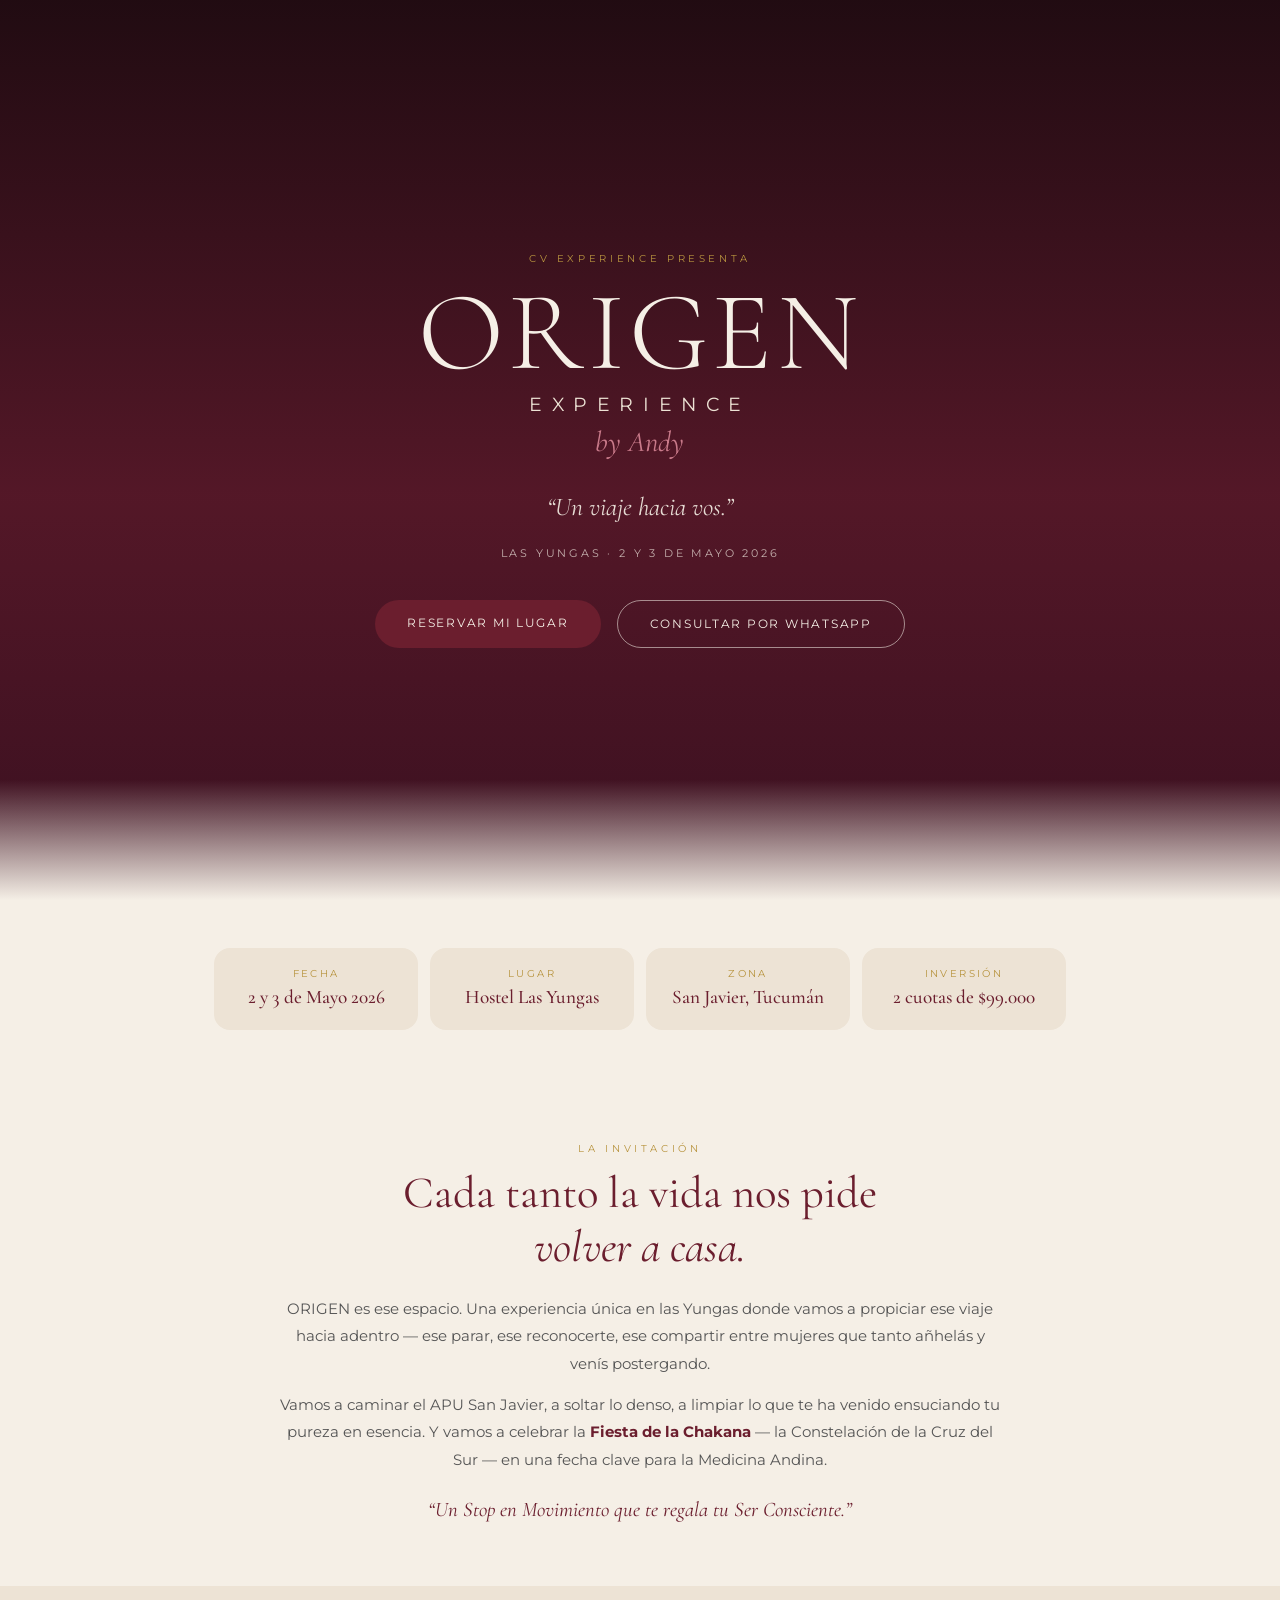
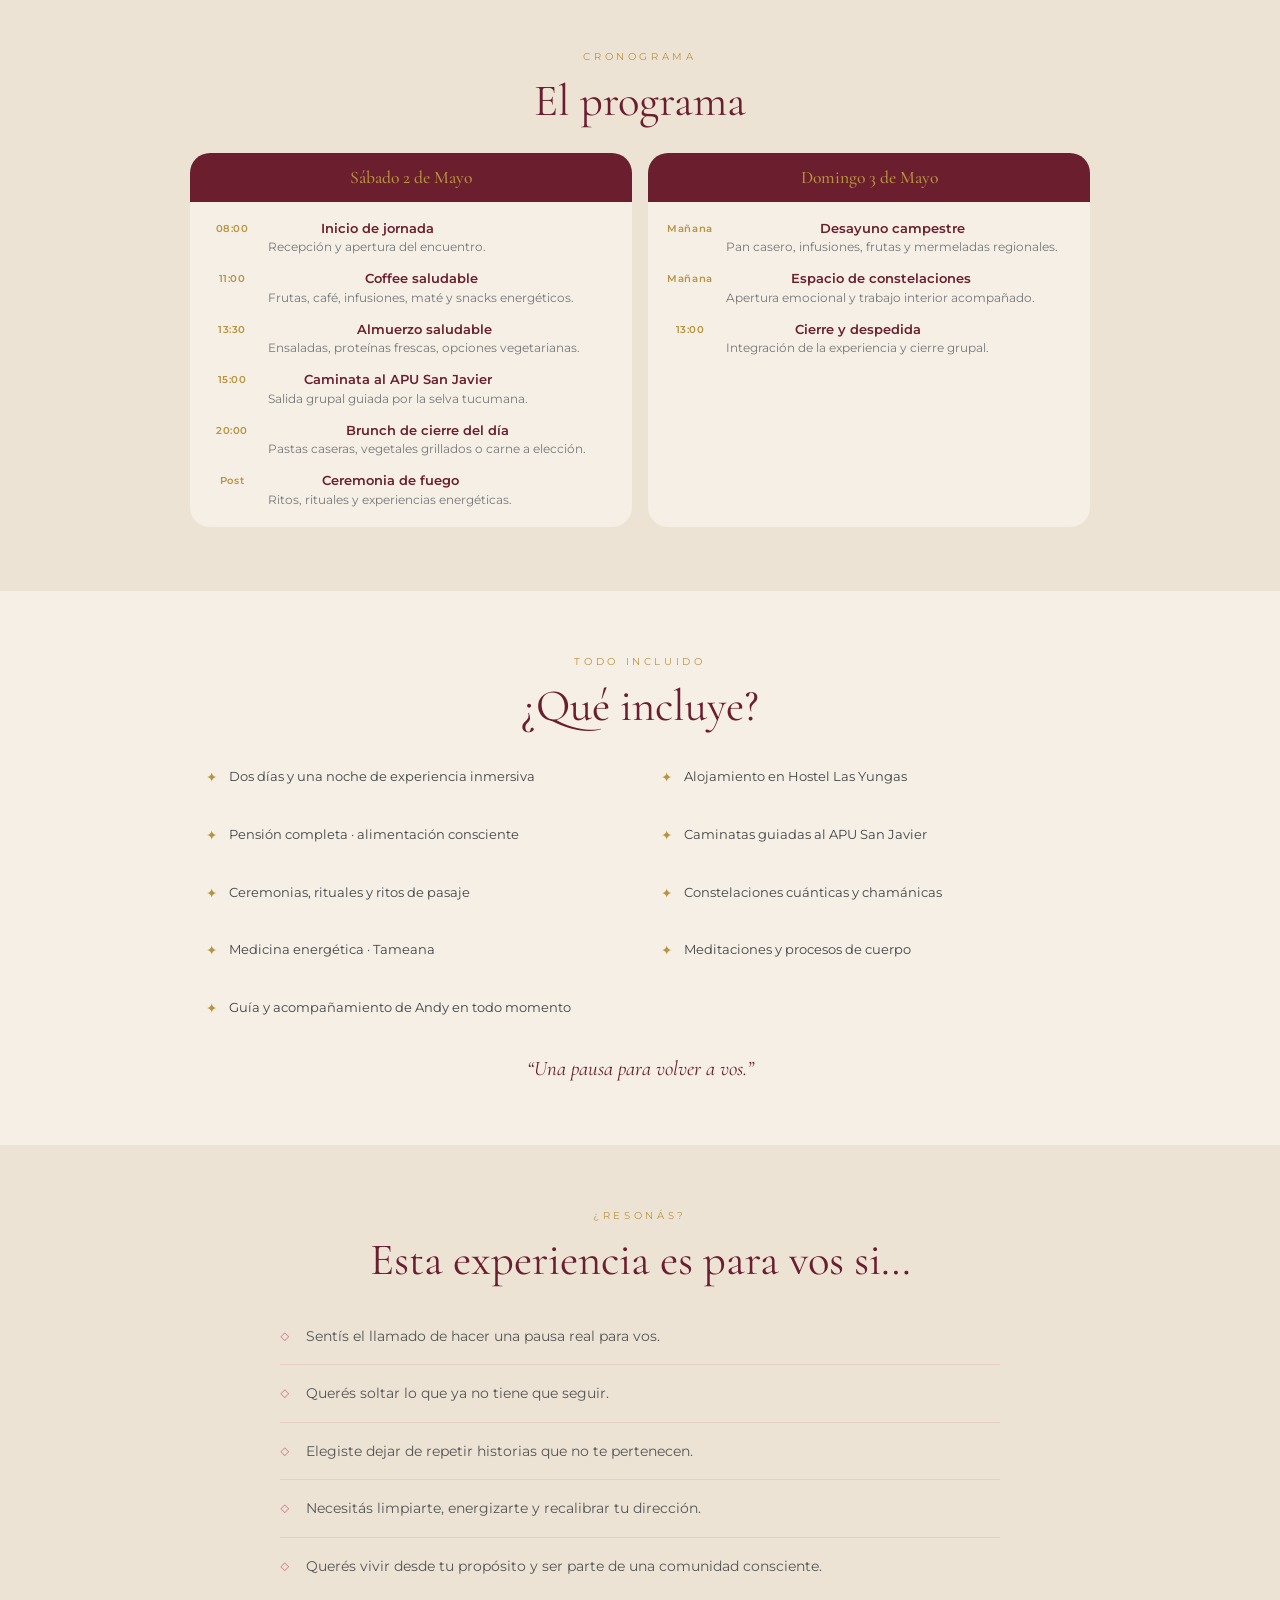
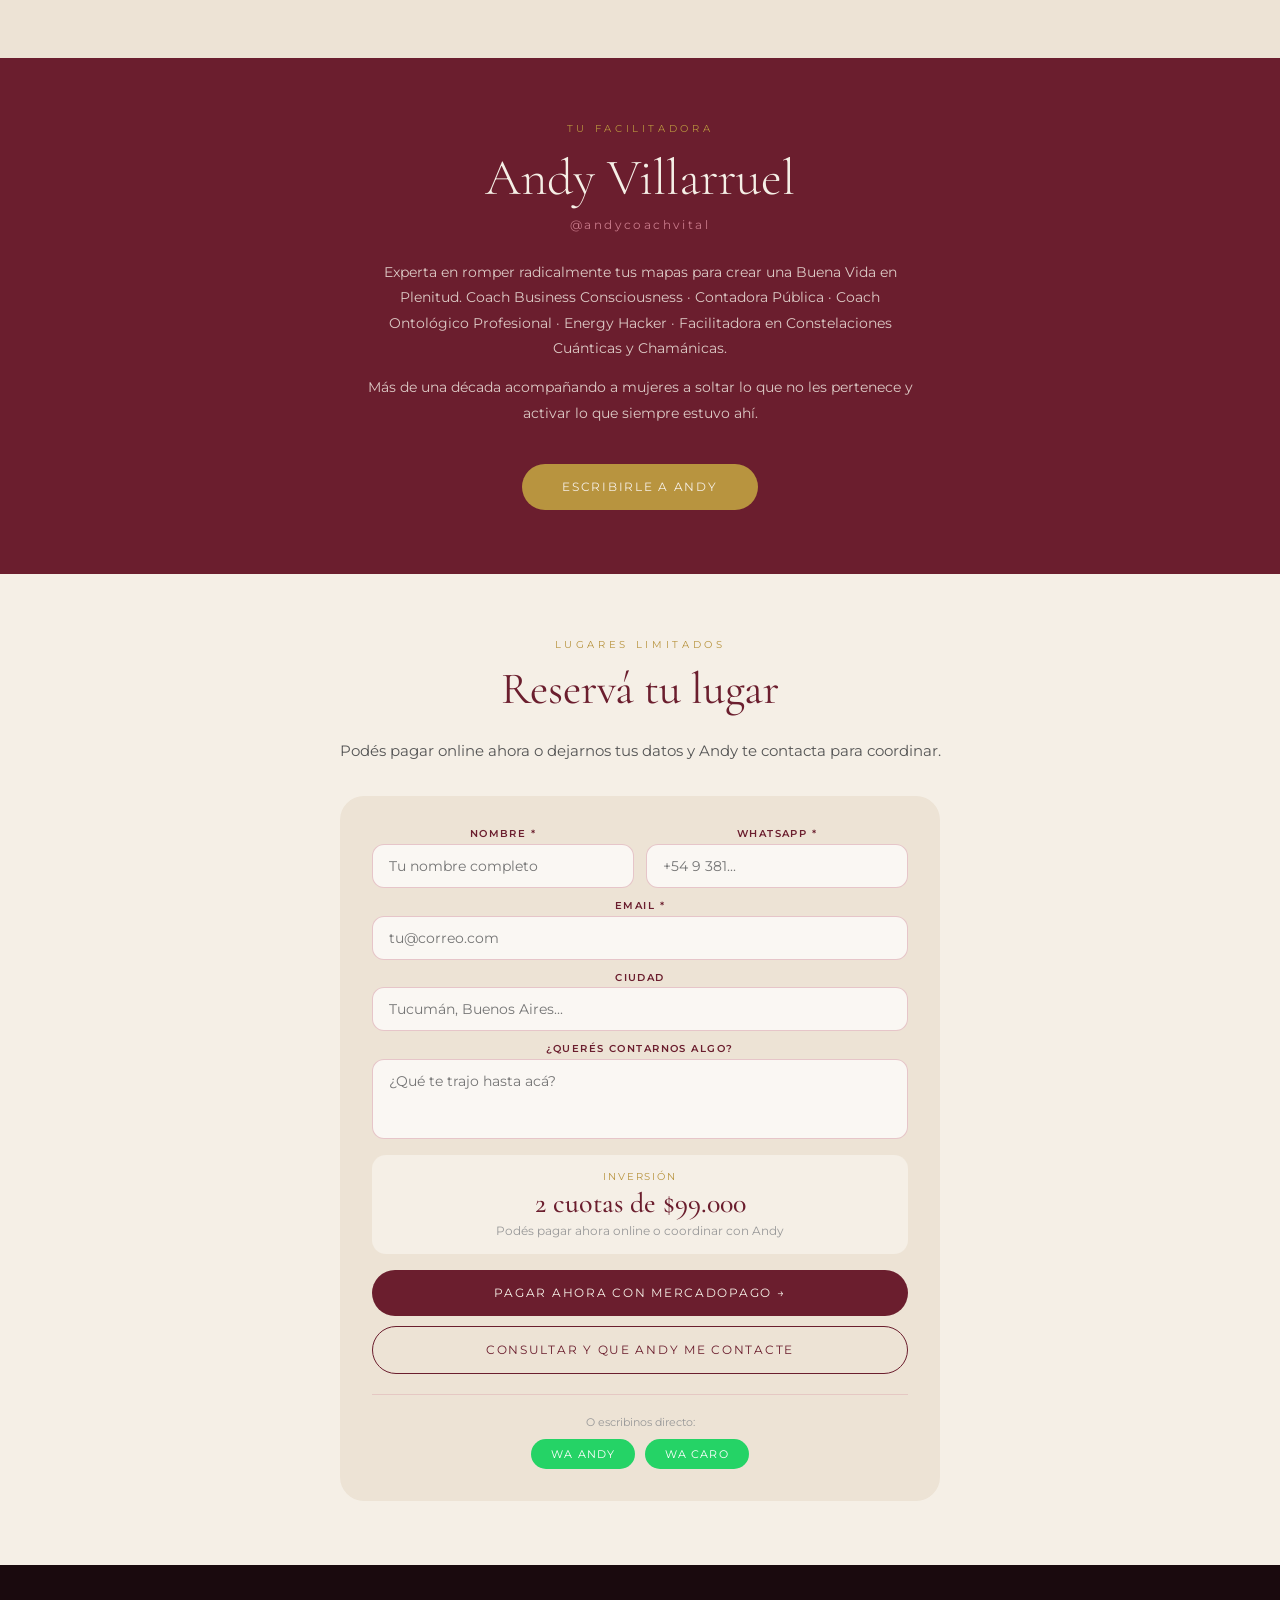
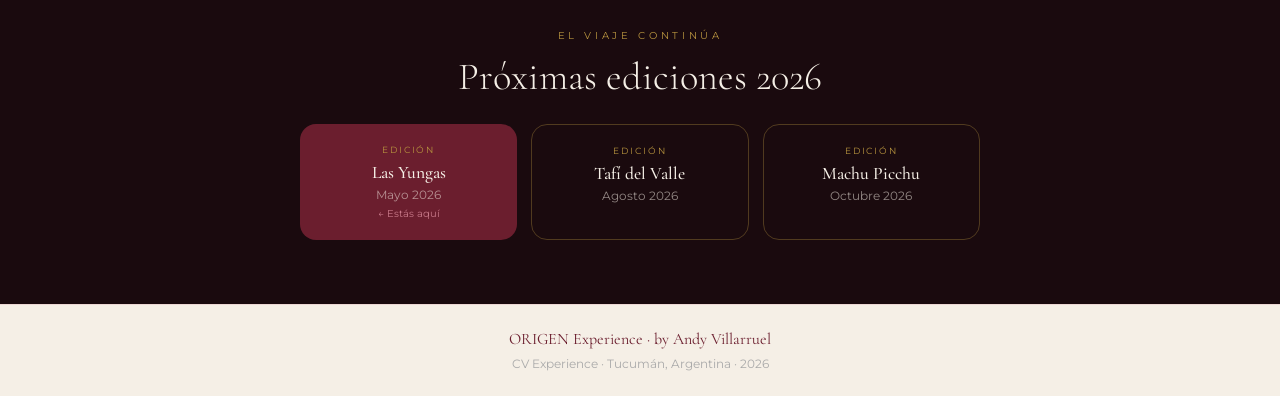
==== origen-yungas/index.html @ 1bc836aa "feat: landing ORIGEN Experience Las Yungas en /origen-yungas" ====
<!DOCTYPE html>
<html lang="es">
<head>
  <meta charset="UTF-8" />
  <meta name="viewport" content="width=device-width, initial-scale=1.0" />
  <title>ORIGEN Experience · Las Yungas · Mayo 2026</title>
  <meta name="description" content="Un viaje hacia vos. Dos días en Las Yungas para soltar, reconectarte y volver más liviana. Facilitado por Andy Villarruel." />
  <meta property="og:title" content="ORIGEN Experience · Las Yungas · 2 y 3 de Mayo 2026" />
  <meta property="og:description" content="Un viaje hacia vos. Hostel Las Yungas, San Javier, Tucumán." />
  <meta property="og:type" content="website" />
  <link rel="preconnect" href="https://fonts.googleapis.com" />
  <link rel="preconnect" href="https://fonts.gstatic.com" crossorigin />
  <link href="https://fonts.googleapis.com/css2?family=Cormorant+Garamond:ital,wght@0,300;0,400;0,500;0,600;1,300;1,400;1,500&family=Montserrat:wght@300;400;500;600&display=swap" rel="stylesheet" />
  <style>
    *, *::before, *::after { box-sizing: border-box; margin: 0; padding: 0; }
    :root {
      --bordo: #6B1E2E;
      --rosa: #C97A8A;
      --dorado: #B8943F;
      --crema: #F5EFE6;
      --crema-dark: #EDE3D5;
      --negro: #1A1A1A;
      --gris: #555;
    }
    html { scroll-behavior: smooth; }
    body { background: var(--crema); color: var(--negro); font-family: 'Montserrat', system-ui, sans-serif; }
    .display { font-family: 'Cormorant Garamond', Georgia, serif; }
    .eyebrow { color: var(--dorado); font-size: 0.65rem; letter-spacing: 0.35em; text-transform: uppercase; margin-bottom: 0.75rem; display: block; }

    /* HERO */
    .hero {
      min-height: 100svh;
      background: linear-gradient(180deg, rgba(26,10,14,0.78) 0%, rgba(107,30,46,0.52) 55%, rgba(245,239,230,0) 100%), url('hero.jpg') center/cover no-repeat;
      background-color: #3a1020;
      display: flex; flex-direction: column; align-items: center; justify-content: center;
      text-align: center; padding: 6rem 1.5rem; position: relative;
    }
    .hero-fade { position: absolute; bottom: 0; left: 0; right: 0; height: 120px; background: linear-gradient(to top, var(--crema), transparent); }
    .hero-inner { position: relative; z-index: 1; max-width: 680px; margin: 0 auto; }
    .hero h1 { font-family: 'Cormorant Garamond', Georgia, serif; color: var(--crema); font-size: clamp(4rem, 12vw, 7rem); font-weight: 300; line-height: 1; letter-spacing: 0.04em; margin-bottom: 0.2rem; }
    .hero-exp { color: #EDE3D5; font-size: clamp(0.9rem, 2.5vw, 1.2rem); letter-spacing: 0.5em; text-transform: uppercase; margin-bottom: 0.5rem; }
    .hero-by { font-family: 'Cormorant Garamond', Georgia, serif; color: var(--rosa); font-size: clamp(1.2rem, 3vw, 1.8rem); font-style: italic; margin-bottom: 2rem; }
    .hero-tagline { font-family: 'Cormorant Garamond', Georgia, serif; color: rgba(245,239,230,0.9); font-size: clamp(1.2rem, 3vw, 1.6rem); font-style: italic; margin-bottom: 1.5rem; }
    .hero-date { color: rgba(245,239,230,0.7); font-size: 0.7rem; letter-spacing: 0.25em; text-transform: uppercase; margin-bottom: 2.5rem; }
    .hero-btns { display: flex; gap: 1rem; justify-content: center; flex-wrap: wrap; }
    .btn-primary { padding: 1rem 2rem; background: var(--bordo); color: var(--crema); border-radius: 9999px; text-decoration: none; font-size: 0.72rem; letter-spacing: 0.15em; text-transform: uppercase; transition: opacity 0.2s; }
    .btn-primary:hover { opacity: 0.85; }
    .btn-ghost { padding: 1rem 2rem; border: 1px solid rgba(245,239,230,0.55); color: var(--crema); border-radius: 9999px; text-decoration: none; font-size: 0.72rem; letter-spacing: 0.15em; text-transform: uppercase; transition: opacity 0.2s; }
    .btn-ghost:hover { opacity: 0.75; }

    /* DATOS */
    .datos { display: grid; grid-template-columns: repeat(4, 1fr); gap: 0.75rem; padding: 3rem 1.5rem; max-width: 900px; margin: 0 auto; }
    .dato { background: var(--crema-dark); border-radius: 1rem; padding: 1.25rem; text-align: center; }
    .dato-label { color: var(--dorado); font-size: 0.6rem; letter-spacing: 0.25em; text-transform: uppercase; margin-bottom: 0.4rem; }
    .dato-val { font-family: 'Cormorant Garamond', Georgia, serif; color: var(--bordo); font-size: 1.2rem; font-weight: 500; line-height: 1.3; }

    /* SECTIONS */
    .sec { padding: 4rem 1.5rem; }
    .sec-center { text-align: center; }
    .sec-dark { background: var(--crema-dark); }
    .sec-bordo { background: var(--bordo); }
    .sec-negro { background: #1A0A0E; }
    .sec-inner { max-width: 720px; margin: 0 auto; }
    .sec-inner-wide { max-width: 900px; margin: 0 auto; }
    h2.display { font-size: clamp(2rem, 5vw, 2.8rem); font-weight: 400; line-height: 1.2; margin-bottom: 1.25rem; color: var(--bordo); }
    .prose { color: var(--gris); line-height: 1.8; margin-bottom: 0.875rem; font-size: 0.95rem; }
    .quote-text { font-family: 'Cormorant Garamond', Georgia, serif; color: var(--bordo); font-size: 1.3rem; font-style: italic; text-align: center; margin-top: 1.5rem; }

    /* PROGRAMA */
    .prog-grid { display: grid; grid-template-columns: 1fr 1fr; gap: 1rem; margin-top: 1.5rem; }
    .prog-card { background: var(--crema); border-radius: 1.25rem; overflow: hidden; }
    .prog-header { background: var(--bordo); padding: 0.875rem 1.25rem; }
    .prog-header p { font-family: 'Cormorant Garamond', Georgia, serif; color: var(--dorado); font-size: 1.1rem; font-weight: 500; }
    .prog-body { padding: 1.125rem; display: flex; flex-direction: column; gap: 0.875rem; }
    .prog-item { display: flex; gap: 0.75rem; }
    .prog-hora { color: var(--dorado); font-size: 0.65rem; font-weight: 600; min-width: 48px; padding-top: 2px; letter-spacing: 0.05em; }
    .prog-titulo { color: var(--bordo); font-weight: 600; font-size: 0.82rem; margin-bottom: 0.15rem; }
    .prog-desc { color: #777; font-size: 0.78rem; line-height: 1.45; }

    /* INCLUYE */
    .incluye-grid { display: grid; grid-template-columns: repeat(2, 1fr); gap: 0.625rem; margin-top: 1.25rem; }
    .incluye-item { display: flex; align-items: flex-start; gap: 0.75rem; background: var(--crema); border-radius: 0.875rem; padding: 0.875rem 1rem; }
    .star { color: var(--dorado); font-size: 0.85rem; flex-shrink: 0; margin-top: 2px; }
    .incluye-text { color: #444; font-size: 0.82rem; line-height: 1.5; }

    /* PARA VOS */
    .para-list { display: flex; flex-direction: column; }
    .para-item { display: flex; align-items: flex-start; gap: 1rem; padding: 1rem 0; border-bottom: 1px solid rgba(201,122,138,0.2); }
    .para-item:last-child { border-bottom: none; }
    .diamond { color: var(--rosa); font-size: 1rem; flex-shrink: 0; margin-top: 2px; }
    .para-text { color: var(--gris); font-size: 0.9rem; line-height: 1.7; }

    /* ANDY */
    .andy-h2 { font-family: 'Cormorant Garamond', Georgia, serif; color: var(--crema); font-size: clamp(2rem, 6vw, 3.2rem); font-weight: 300; margin-bottom: 0.5rem; }
    .andy-handle { color: var(--rosa); font-size: 0.75rem; letter-spacing: 0.2em; margin-bottom: 1.75rem; }
    .andy-bio { color: rgba(245,239,230,0.82); line-height: 1.8; max-width: 560px; margin: 0 auto 0.875rem; font-size: 0.88rem; }
    .btn-gold { display: inline-block; margin-top: 1.5rem; padding: 1rem 2.5rem; background: var(--dorado); color: var(--crema); border-radius: 9999px; font-size: 0.72rem; letter-spacing: 0.15em; text-transform: uppercase; text-decoration: none; transition: opacity 0.2s; }
    .btn-gold:hover { opacity: 0.85; }

    /* FORMULARIO */
    .form-box { background: var(--crema-dark); border-radius: 1.5rem; padding: 2rem; max-width: 600px; margin: 0 auto; }
    .form-row { display: grid; grid-template-columns: 1fr 1fr; gap: 0.75rem; margin-bottom: 0.75rem; }
    .form-group { margin-bottom: 0.75rem; }
    .flabel { display: block; font-size: 0.6rem; color: var(--bordo); letter-spacing: 0.15em; text-transform: uppercase; font-weight: 600; margin-bottom: 0.3rem; }
    .finput, .ftextarea {
      width: 100%; border: 1px solid rgba(201,122,138,0.4); border-radius: 0.75rem;
      padding: 0.75rem 1rem; font-size: 0.875rem; background: rgba(255,255,255,0.7);
      color: var(--negro); font-family: 'Montserrat', system-ui, sans-serif; outline: none;
      transition: border-color 0.2s;
    }
    .finput:focus, .ftextarea:focus { border-color: var(--bordo); }
    .ftextarea { resize: none; height: 80px; }
    .precio-box { background: var(--crema); border-radius: 0.875rem; padding: 1rem; text-align: center; margin-bottom: 1rem; }
    .precio-label { color: var(--dorado); font-size: 0.6rem; letter-spacing: 0.2em; text-transform: uppercase; margin-bottom: 0.25rem; }
    .precio-val { font-family: 'Cormorant Garamond', Georgia, serif; color: var(--bordo); font-size: 1.75rem; font-weight: 500; }
    .precio-sub { color: #999; font-size: 0.72rem; margin-top: 0.25rem; }
    .btn-mp { width: 100%; padding: 1rem; background: var(--bordo); color: var(--crema); border: none; border-radius: 9999px; font-size: 0.72rem; letter-spacing: 0.15em; text-transform: uppercase; font-family: 'Montserrat', system-ui, sans-serif; cursor: pointer; margin-bottom: 0.625rem; transition: opacity 0.2s; }
    .btn-mp:hover { opacity: 0.85; }
    .btn-mp:disabled { opacity: 0.6; cursor: not-allowed; }
    .btn-consulta { width: 100%; padding: 1rem; background: transparent; color: var(--bordo); border: 1px solid var(--bordo); border-radius: 9999px; font-size: 0.72rem; letter-spacing: 0.15em; text-transform: uppercase; font-family: 'Montserrat', system-ui, sans-serif; cursor: pointer; transition: all 0.2s; }
    .btn-consulta:hover { background: var(--bordo); color: var(--crema); }
    .btn-consulta:disabled { opacity: 0.6; cursor: not-allowed; }
    .divider { margin-top: 1.25rem; padding-top: 1.25rem; border-top: 1px solid rgba(201,122,138,0.25); text-align: center; }
    .divider-label { font-size: 0.7rem; color: #999; margin-bottom: 0.625rem; }
    .wa-btns { display: flex; gap: 0.625rem; justify-content: center; }
    .btn-wa { padding: 0.5rem 1.25rem; background: #25D366; color: #fff; border-radius: 9999px; font-size: 0.68rem; letter-spacing: 0.1em; text-transform: uppercase; text-decoration: none; transition: opacity 0.2s; }
    .btn-wa:hover { opacity: 0.85; }
    .form-msg { display: none; text-align: center; padding: 2rem; }
    .form-msg.show { display: block; }
    .form-msg-icon { font-size: 2.5rem; margin-bottom: 1rem; }
    .form-msg h3 { font-family: 'Cormorant Garamond', Georgia, serif; color: var(--bordo); font-size: 1.8rem; margin-bottom: 0.75rem; font-weight: 400; }
    .form-msg p { color: var(--gris); font-size: 0.875rem; line-height: 1.7; }
    .error-msg { color: #c0392b; font-size: 0.8rem; margin-bottom: 0.75rem; display: none; }
    .error-msg.show { display: block; }

    /* PRÓXIMAS */
    .prox-grid { display: grid; grid-template-columns: repeat(3, 1fr); gap: 0.875rem; max-width: 680px; margin: 1.5rem auto 0; }
    .prox-card { border-radius: 1rem; padding: 1.25rem 1rem; text-align: center; }
    .prox-card.active { background: var(--bordo); }
    .prox-card.next { border: 1px solid rgba(184,148,63,0.35); }
    .prox-label { color: var(--dorado); font-size: 0.58rem; letter-spacing: 0.2em; text-transform: uppercase; margin-bottom: 0.4rem; }
    .prox-lugar { font-family: 'Cormorant Garamond', Georgia, serif; color: var(--crema); font-size: 1.1rem; font-weight: 500; margin-bottom: 0.25rem; }
    .prox-mes { color: rgba(245,239,230,0.55); font-size: 0.75rem; }
    .prox-aqui { color: var(--rosa); font-size: 0.65rem; margin-top: 0.35rem; }

    /* FOOTER */
    .footer { background: var(--crema); border-top: 1px solid rgba(201,122,138,0.2); padding: 1.5rem; text-align: center; }
    .footer p { font-family: 'Cormorant Garamond', Georgia, serif; color: var(--bordo); font-size: 1rem; margin-bottom: 0.25rem; }
    .footer small { color: #aaa; font-size: 0.72rem; }

    /* RESPONSIVE */
    @media (max-width: 640px) {
      .datos { grid-template-columns: repeat(2, 1fr); }
      .prog-grid { grid-template-columns: 1fr; }
      .incluye-grid { grid-template-columns: 1fr; }
      .prox-grid { grid-template-columns: 1fr; }
      .form-row { grid-template-columns: 1fr; }
    }
  </style>
</head>
<body>

  <!-- HERO -->
  <section class="hero">
    <div class="hero-fade"></div>
    <div class="hero-inner">
      <span class="eyebrow">CV Experience presenta</span>
      <h1>ORIGEN</h1>
      <p class="hero-exp">EXPERIENCE</p>
      <p class="hero-by">by Andy</p>
      <p class="hero-tagline">&ldquo;Un viaje hacia vos.&rdquo;</p>
      <p class="hero-date">Las Yungas &middot; 2 y 3 de Mayo 2026</p>
      <div class="hero-btns">
        <a href="#reservar" class="btn-primary">Reservar mi lugar</a>
        <a href="https://wa.me/5493816040414?text=Hola%20Andy%2C%20vi%20la%20p%C3%A1gina%20de%20ORIGEN%20Experience%20y%20quiero%20saber%20m%C3%A1s%20%F0%9F%8C%BF" target="_blank" class="btn-ghost">Consultar por WhatsApp</a>
      </div>
    </div>
  </section>

  <!-- DATOS -->
  <div class="datos">
    <div class="dato"><p class="dato-label">Fecha</p><p class="dato-val">2 y 3 de Mayo 2026</p></div>
    <div class="dato"><p class="dato-label">Lugar</p><p class="dato-val">Hostel Las Yungas</p></div>
    <div class="dato"><p class="dato-label">Zona</p><p class="dato-val">San Javier, Tucumán</p></div>
    <div class="dato"><p class="dato-label">Inversión</p><p class="dato-val">2 cuotas de $99.000</p></div>
  </div>

  <!-- INVITACIÓN -->
  <section class="sec sec-center">
    <div class="sec-inner">
      <span class="eyebrow">La invitación</span>
      <h2 class="display">Cada tanto la vida nos pide<br><em>volver a casa.</em></h2>
      <p class="prose">ORIGEN es ese espacio. Una experiencia única en las Yungas donde vamos a propiciar ese viaje hacia adentro &mdash; ese parar, ese reconocerte, ese compartir entre mujeres que tanto añhelás y venís postergando.</p>
      <p class="prose">Vamos a caminar el APU San Javier, a soltar lo denso, a limpiar lo que te ha venido ensuciando tu pureza en esencia. Y vamos a celebrar la <strong style="color:var(--bordo)">Fiesta de la Chakana</strong> &mdash; la Constelación de la Cruz del Sur &mdash; en una fecha clave para la Medicina Andina.</p>
      <p class="quote-text">&ldquo;Un Stop en Movimiento que te regala tu Ser Consciente.&rdquo;</p>
    </div>
  </section>

  <!-- PROGRAMA -->
  <section class="sec sec-dark sec-center">
    <div class="sec-inner-wide">
      <span class="eyebrow">Cronograma</span>
      <h2 class="display">El programa</h2>
      <div class="prog-grid">
        <div class="prog-card">
          <div class="prog-header"><p>Sábado 2 de Mayo</p></div>
          <div class="prog-body">
            <div class="prog-item"><span class="prog-hora">08:00</span><div><p class="prog-titulo">Inicio de jornada</p><p class="prog-desc">Recepción y apertura del encuentro.</p></div></div>
            <div class="prog-item"><span class="prog-hora">11:00</span><div><p class="prog-titulo">Coffee saludable</p><p class="prog-desc">Frutas, café, infusiones, maté y snacks energéticos.</p></div></div>
            <div class="prog-item"><span class="prog-hora">13:30</span><div><p class="prog-titulo">Almuerzo saludable</p><p class="prog-desc">Ensaladas, proteínas frescas, opciones vegetarianas.</p></div></div>
            <div class="prog-item"><span class="prog-hora">15:00</span><div><p class="prog-titulo">Caminata al APU San Javier</p><p class="prog-desc">Salida grupal guiada por la selva tucumana.</p></div></div>
            <div class="prog-item"><span class="prog-hora">20:00</span><div><p class="prog-titulo">Brunch de cierre del día</p><p class="prog-desc">Pastas caseras, vegetales grillados o carne a elección.</p></div></div>
            <div class="prog-item"><span class="prog-hora">Post</span><div><p class="prog-titulo">Ceremonia de fuego</p><p class="prog-desc">Ritos, rituales y experiencias energéticas.</p></div></div>
          </div>
        </div>
        <div class="prog-card">
          <div class="prog-header"><p>Domingo 3 de Mayo</p></div>
          <div class="prog-body">
            <div class="prog-item"><span class="prog-hora">Mañana</span><div><p class="prog-titulo">Desayuno campestre</p><p class="prog-desc">Pan casero, infusiones, frutas y mermeladas regionales.</p></div></div>
            <div class="prog-item"><span class="prog-hora">Mañana</span><div><p class="prog-titulo">Espacio de constelaciones</p><p class="prog-desc">Apertura emocional y trabajo interior acompañado.</p></div></div>
            <div class="prog-item"><span class="prog-hora">13:00</span><div><p class="prog-titulo">Cierre y despedida</p><p class="prog-desc">Integración de la experiencia y cierre grupal.</p></div></div>
          </div>
        </div>
      </div>
    </div>
  </section>

  <!-- INCLUYE -->
  <section class="sec sec-center">
    <div class="sec-inner-wide">
      <span class="eyebrow">Todo incluido</span>
      <h2 class="display">¿Qué incluye?</h2>
      <div class="incluye-grid">
        <div class="incluye-item"><span class="star">✦</span><span class="incluye-text">Dos días y una noche de experiencia inmersiva</span></div>
        <div class="incluye-item"><span class="star">✦</span><span class="incluye-text">Alojamiento en Hostel Las Yungas</span></div>
        <div class="incluye-item"><span class="star">✦</span><span class="incluye-text">Pensión completa &middot; alimentación consciente</span></div>
        <div class="incluye-item"><span class="star">✦</span><span class="incluye-text">Caminatas guiadas al APU San Javier</span></div>
        <div class="incluye-item"><span class="star">✦</span><span class="incluye-text">Ceremonias, rituales y ritos de pasaje</span></div>
        <div class="incluye-item"><span class="star">✦</span><span class="incluye-text">Constelaciones cuánticas y chamánicas</span></div>
        <div class="incluye-item"><span class="star">✦</span><span class="incluye-text">Medicina energética &middot; Tameana</span></div>
        <div class="incluye-item"><span class="star">✦</span><span class="incluye-text">Meditaciones y procesos de cuerpo</span></div>
        <div class="incluye-item"><span class="star">✦</span><span class="incluye-text">Guía y acompañamiento de Andy en todo momento</span></div>
      </div>
      <p class="quote-text">&ldquo;Una pausa para volver a vos.&rdquo;</p>
    </div>
  </section>

  <!-- PARA VOS -->
  <section class="sec sec-dark sec-center">
    <div class="sec-inner">
      <span class="eyebrow">¿Resonás?</span>
      <h2 class="display">Esta experiencia es para vos si&hellip;</h2>
      <div class="para-list">
        <div class="para-item"><span class="diamond">◇</span><p class="para-text">Sentís el llamado de hacer una pausa real para vos.</p></div>
        <div class="para-item"><span class="diamond">◇</span><p class="para-text">Querés soltar lo que ya no tiene que seguir.</p></div>
        <div class="para-item"><span class="diamond">◇</span><p class="para-text">Elegiste dejar de repetir historias que no te pertenecen.</p></div>
        <div class="para-item"><span class="diamond">◇</span><p class="para-text">Necesitás limpiarte, energizarte y recalibrar tu dirección.</p></div>
        <div class="para-item"><span class="diamond">◇</span><p class="para-text">Querés vivir desde tu propósito y ser parte de una comunidad consciente.</p></div>
      </div>
    </div>
  </section>

  <!-- ANDY -->
  <section class="sec sec-bordo sec-center">
    <span class="eyebrow">Tu facilitadora</span>
    <h2 class="andy-h2">Andy Villarruel</h2>
    <p class="andy-handle">@andycoachvital</p>
    <p class="andy-bio">Experta en romper radicalmente tus mapas para crear una Buena Vida en Plenitud. Coach Business Consciousness &middot; Contadora Pública &middot; Coach Ontológico Profesional &middot; Energy Hacker &middot; Facilitadora en Constelaciones Cuánticas y Chamánicas.</p>
    <p class="andy-bio">Más de una década acompañando a mujeres a soltar lo que no les pertenece y activar lo que siempre estuvo ahí.</p>
    <a href="https://wa.me/5493816040414" target="_blank" class="btn-gold">Escribirle a Andy</a>
  </section>

  <!-- FORMULARIO -->
  <section class="sec sec-center" id="reservar">
    <div class="sec-inner">
      <span class="eyebrow">Lugares limitados</span>
      <h2 class="display">Reservá tu lugar</h2>
      <p class="prose" style="margin-bottom:2rem">Podés pagar online ahora o dejarnos tus datos y Andy te contacta para coordinar.</p>
    </div>
    <div class="form-box">

      <!-- Éxito -->
      <div class="form-msg" id="form-success">
        <div class="form-msg-icon">🌿</div>
        <h3>¡Recibimos tu consulta!</h3>
        <p>Andy se va a comunicar con vos en las próximas horas para confirmar los detalles del retiro.</p>
      </div>

      <!-- Formulario -->
      <form id="form-inscripcion">
        <div class="form-row">
          <div>
            <label class="flabel" for="nombre">Nombre *</label>
            <input class="finput" id="nombre" name="nombre" type="text" placeholder="Tu nombre completo" required />
          </div>
          <div>
            <label class="flabel" for="telefono">WhatsApp *</label>
            <input class="finput" id="telefono" name="telefono" type="tel" placeholder="+54 9 381..." required />
          </div>
        </div>
        <div class="form-group">
          <label class="flabel" for="email">Email *</label>
          <input class="finput" id="email" name="email" type="email" placeholder="tu@correo.com" required />
        </div>
        <div class="form-group">
          <label class="flabel" for="ciudad">Ciudad</label>
          <input class="finput" id="ciudad" name="ciudad" type="text" placeholder="Tucumán, Buenos Aires..." />
        </div>
        <div class="form-group">
          <label class="flabel" for="mensaje">¿Querés contarnos algo?</label>
          <textarea class="ftextarea" id="mensaje" name="mensaje" placeholder="¿Qué te trajo hasta acá?"></textarea>
        </div>

        <div class="precio-box">
          <p class="precio-label">Inversión</p>
          <p class="precio-val">2 cuotas de $99.000</p>
          <p class="precio-sub">Podés pagar ahora online o coordinar con Andy</p>
        </div>

        <p class="error-msg" id="error-msg"></p>

        <button type="button" class="btn-mp" id="btn-pagar">Pagar ahora con MercadoPago →</button>
        <button type="submit" class="btn-consulta" id="btn-consulta">Consultar y que Andy me contacte</button>

        <div class="divider">
          <p class="divider-label">O escribinos directo:</p>
          <div class="wa-btns">
            <a href="https://wa.me/5493816040414?text=Hola%20Andy%2C%20vi%20la%20p%C3%A1gina%20de%20ORIGEN%20Experience%20y%20quiero%20reservar%20mi%20lugar%20%F0%9F%8C%BF" target="_blank" class="btn-wa">WA Andy</a>
            <a href="https://wa.me/5493813578156?text=Hola%20Caro%2C%20vi%20la%20p%C3%A1gina%20de%20ORIGEN%20Experience%20y%20quiero%20saber%20m%C3%A1s" target="_blank" class="btn-wa">WA Caro</a>
          </div>
        </div>
      </form>
    </div>
  </section>

  <!-- PRÓXIMAS EDICIONES -->
  <section class="sec sec-negro sec-center">
    <span class="eyebrow">El viaje continúa</span>
    <h2 style="font-family:'Cormorant Garamond',Georgia,serif;color:var(--crema);font-size:clamp(1.8rem,4vw,2.4rem);font-weight:300;margin-bottom:0">Próximas ediciones 2026</h2>
    <div class="prox-grid">
      <div class="prox-card active">
        <p class="prox-label">Edición</p>
        <p class="prox-lugar">Las Yungas</p>
        <p class="prox-mes">Mayo 2026</p>
        <p class="prox-aqui">← Estás aquí</p>
      </div>
      <div class="prox-card next">
        <p class="prox-label">Edición</p>
        <p class="prox-lugar">Tafí del Valle</p>
        <p class="prox-mes">Agosto 2026</p>
      </div>
      <div class="prox-card next">
        <p class="prox-label">Edición</p>
        <p class="prox-lugar">Machu Picchu</p>
        <p class="prox-mes">Octubre 2026</p>
      </div>
    </div>
  </section>

  <!-- FOOTER -->
  <footer class="footer">
    <p>ORIGEN Experience &middot; by Andy Villarruel</p>
    <small>CV Experience &middot; Tucumán, Argentina &middot; 2026</small>
  </footer>

  <script>
    const SUPABASE_URL = 'https://qqrknviqfufnbzozyweh.supabase.co';
    const SUPABASE_KEY = 'sb_publishable_1cV2q4AnewYhiyIP4BEubA_bbJeVg2u';
    const WA_ANDY = 'https://wa.me/5493816040414?text=Hola%20Andy%2C%20me%20inscrib%C3%AD%20en%20ORIGEN%20Experience%20Las%20Yungas%20%F0%9F%8C%BF';

    function getFormData() {
      return {
        nombre: document.getElementById('nombre').value.trim(),
        email: document.getElementById('email').value.trim(),
        telefono: document.getElementById('telefono').value.trim(),
        ciudad: document.getElementById('ciudad').value.trim(),
        mensaje: document.getElementById('mensaje').value.trim(),
      };
    }

    function showError(msg) {
      const el = document.getElementById('error-msg');
      el.textContent = msg;
      el.classList.add('show');
    }

    function clearError() {
      document.getElementById('error-msg').classList.remove('show');
    }

    function setLoading(loading) {
      document.getElementById('btn-pagar').disabled = loading;
      document.getElementById('btn-consulta').disabled = loading;
    }

    async function guardarInscripcion(data) {
      const res = await fetch(`${SUPABASE_URL}/rest/v1/origen_inscripciones`, {
        method: 'POST',
        headers: {
          'Content-Type': 'application/json',
          'apikey': SUPABASE_KEY,
          'Authorization': `Bearer ${SUPABASE_KEY}`,
          'Prefer': 'return=minimal',
        },
        body: JSON.stringify({
          ...data,
          evento: 'ORIGEN · Las Yungas · Mayo 2026',
          estado: 'nueva',
        }),
      });
      if (!res.ok) throw new Error('Error al guardar');
    }

    // Consulta — solo guarda y muestra mensaje
    document.getElementById('form-inscripcion').addEventListener('submit', async function(e) {
      e.preventDefault();
      clearError();
      const data = getFormData();
      if (!data.nombre || !data.email || !data.telefono) {
        showError('Por favor completá nombre, email y teléfono.');
        return;
      }
      setLoading(true);
      try {
        await guardarInscripcion(data);
        document.getElementById('form-inscripcion').style.display = 'none';
        document.getElementById('form-success').classList.add('show');
      } catch {
        showError('No se pudo enviar. Escribinos por WhatsApp.');
      } finally {
        setLoading(false);
      }
    });

    // Pago — guarda y redirige a WA por ahora (MP se integra con backend)
    document.getElementById('btn-pagar').addEventListener('click', async function() {
      clearError();
      const data = getFormData();
      if (!data.nombre || !data.email || !data.telefono) {
        showError('Por favor completá nombre, email y teléfono antes de pagar.');
        return;
      }
      setLoading(true);
      try {
        await guardarInscripcion({ ...data, estado: 'pendiente_pago' });
        // Redirigir a WA para coordinar pago hasta que MP esté configurado
        window.open(WA_ANDY, '_blank');
        document.getElementById('form-inscripcion').style.display = 'none';
        document.getElementById('form-success').classList.add('show');
      } catch {
        showError('No se pudo procesar. Escribinos por WhatsApp.');
      } finally {
        setLoading(false);
      }
    });
  </script>

</body>
</html>
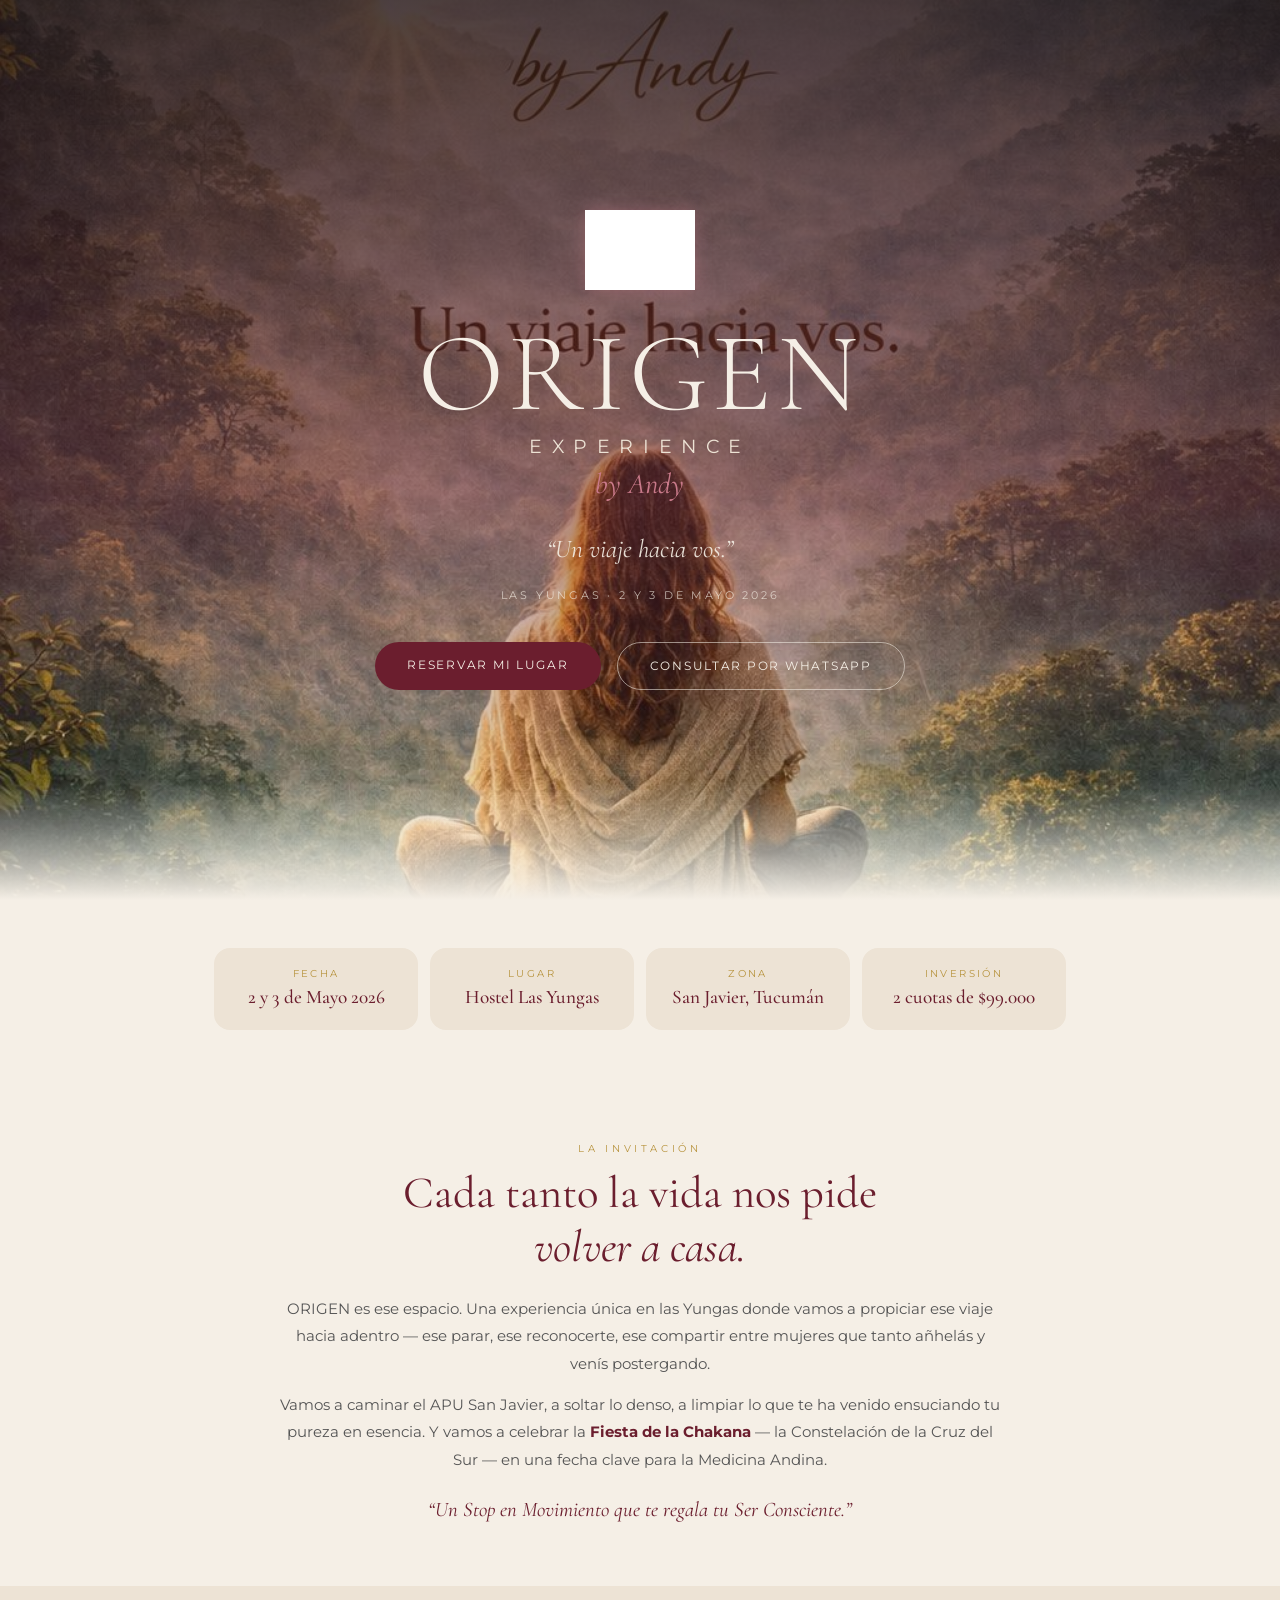
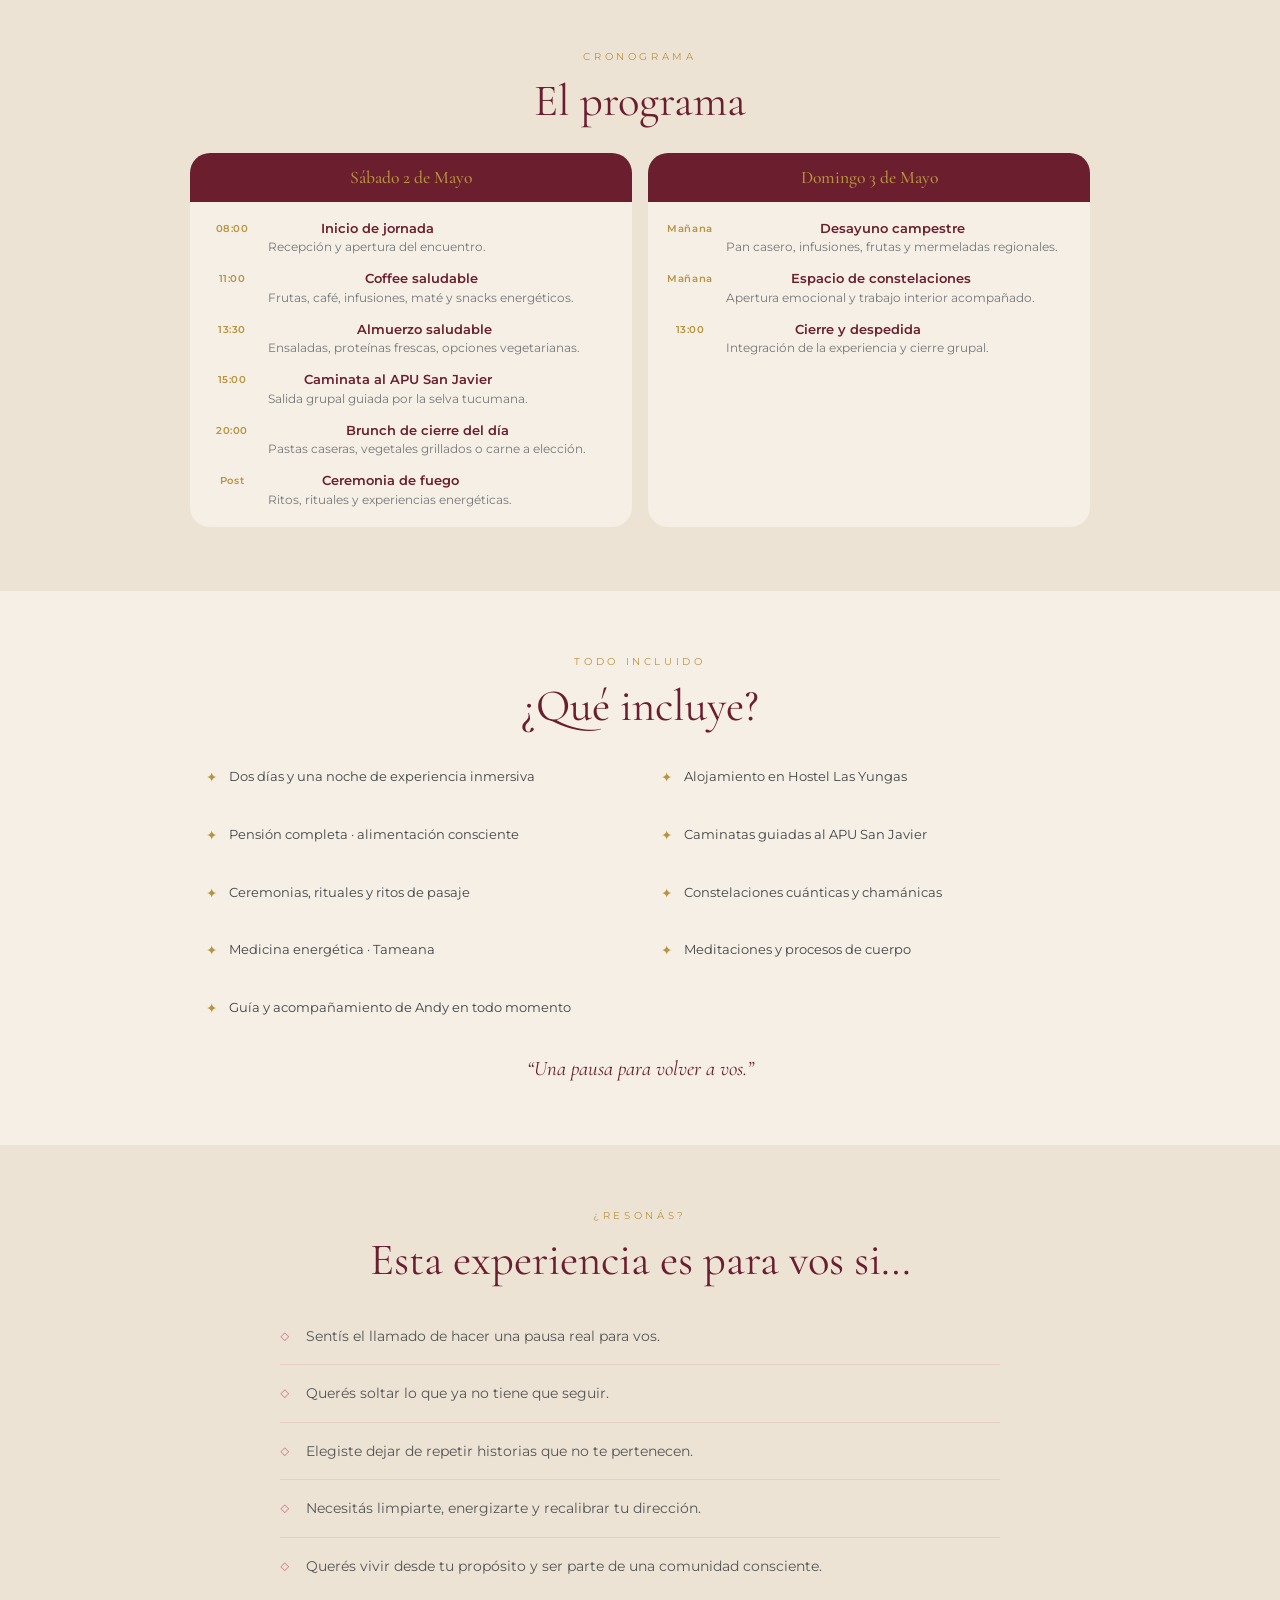
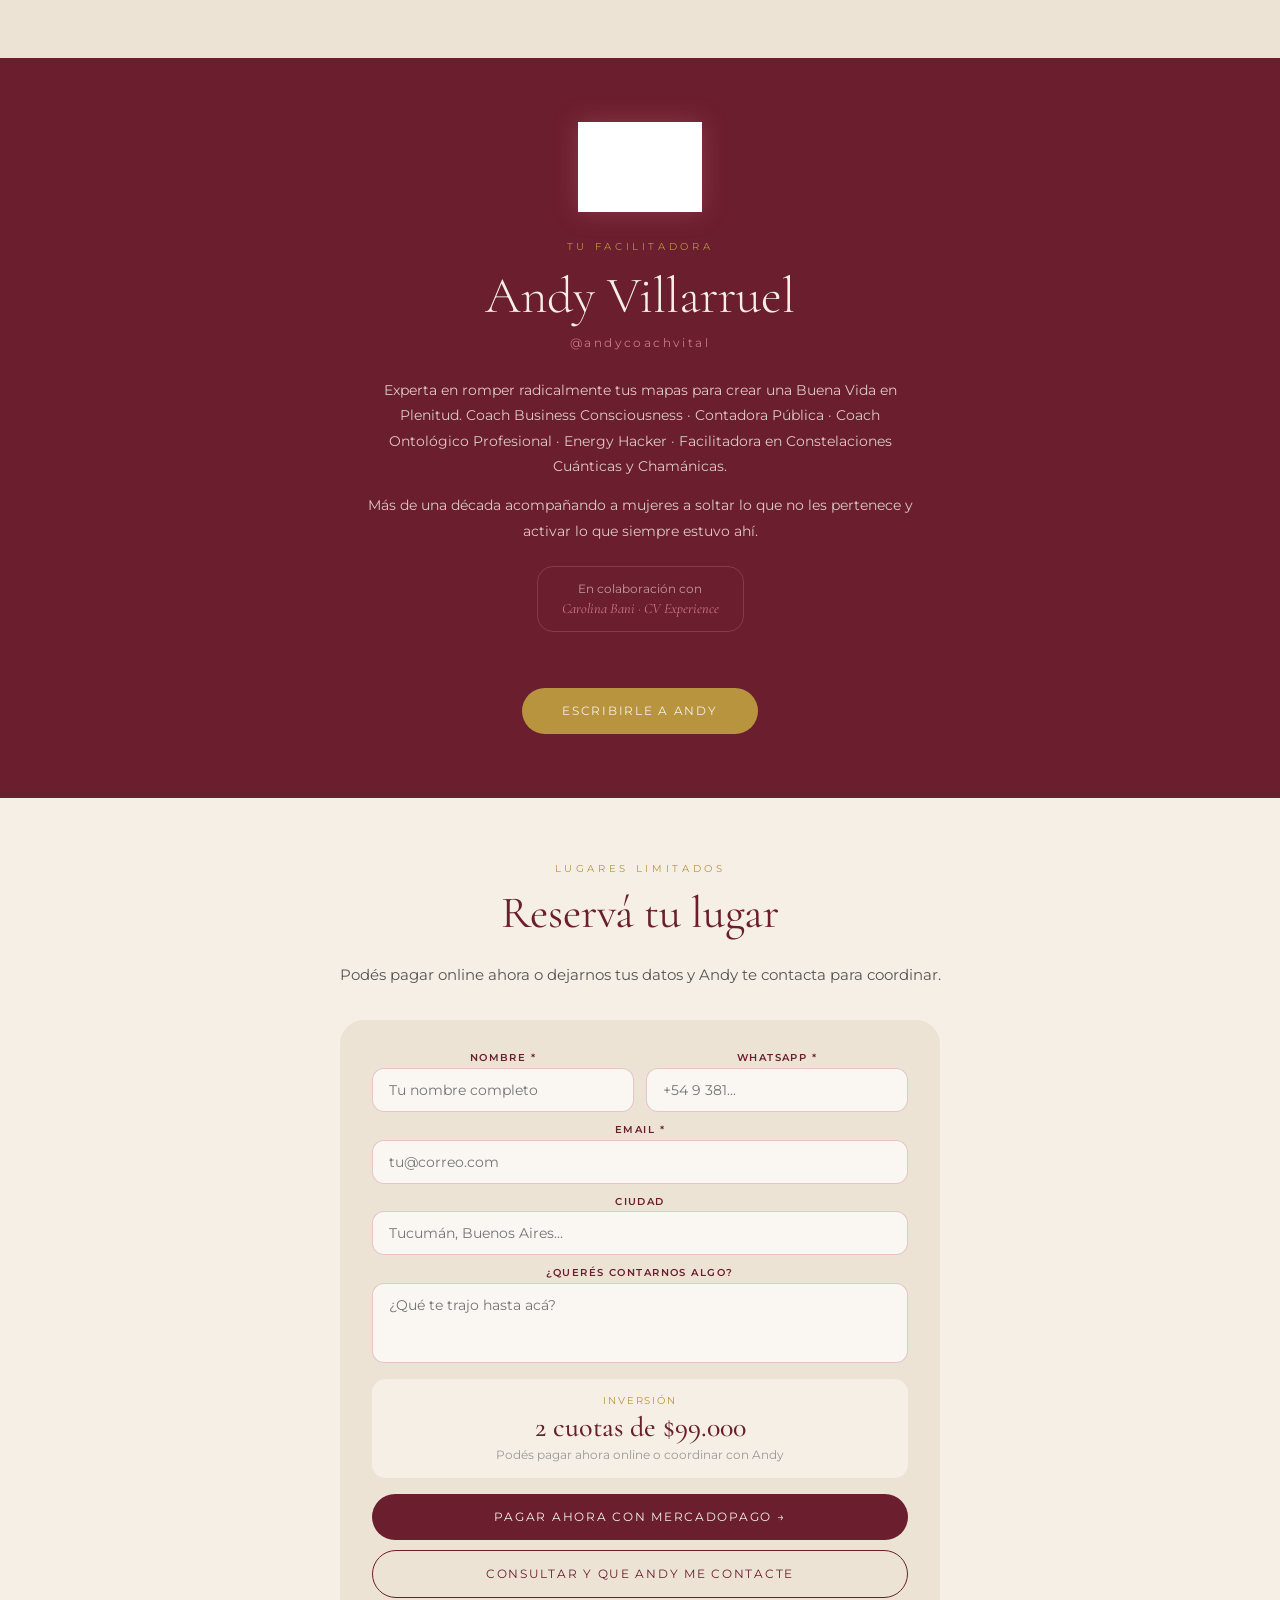
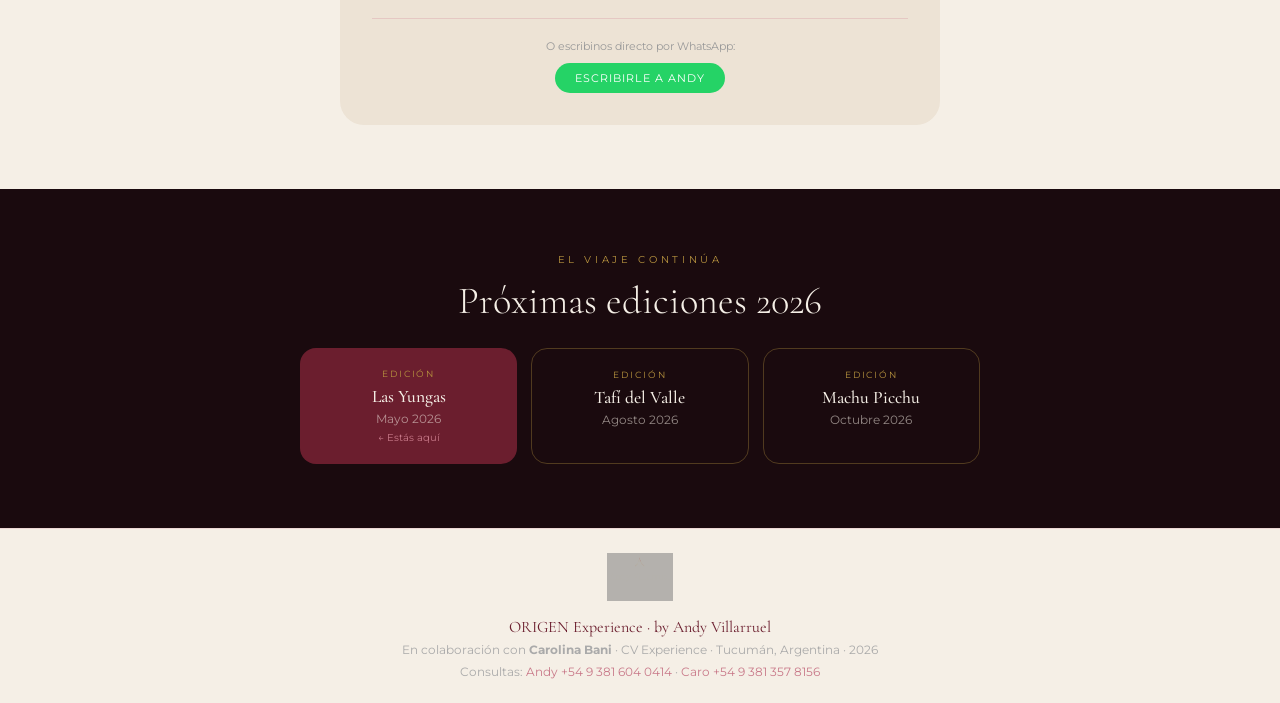
==== commit 7bf5ca35: "feat: logo Andy, hero foto Yungas, protagonismo Andy, Caro en colaboración" ====
--- a/origen-yungas/index.html
+++ b/origen-yungas/index.html
@@ -31,7 +31,7 @@
     .hero {
       min-height: 100svh;
       background: linear-gradient(180deg, rgba(26,10,14,0.78) 0%, rgba(107,30,46,0.52) 55%, rgba(245,239,230,0) 100%), url('hero.jpg') center/cover no-repeat;
-      background-color: #3a1020;
+      background-color: #2a4a2a;
       display: flex; flex-direction: column; align-items: center; justify-content: center;
       text-align: center; padding: 6rem 1.5rem; position: relative;
     }
@@ -164,7 +164,9 @@
   <section class="hero">
     <div class="hero-fade"></div>
     <div class="hero-inner">
-      <span class="eyebrow">CV Experience presenta</span>
+      <div style="margin-bottom:1.5rem">
+        <img src="logo-andy.png" alt="Andy Villarruel" style="height:80px;width:auto;filter:brightness(0) invert(1) drop-shadow(0 0 8px rgba(201,122,138,0.4))" />
+      </div>
       <h1>ORIGEN</h1>
       <p class="hero-exp">EXPERIENCE</p>
       <p class="hero-by">by Andy</p>
@@ -262,11 +264,19 @@
 
   <!-- ANDY -->
   <section class="sec sec-bordo sec-center">
+    <div style="margin-bottom:1.5rem">
+      <img src="logo-andy.png" alt="Andy Villarruel" style="height:90px;width:auto;filter:brightness(0) invert(1) drop-shadow(0 0 12px rgba(201,122,138,0.3))" />
+    </div>
     <span class="eyebrow">Tu facilitadora</span>
     <h2 class="andy-h2">Andy Villarruel</h2>
     <p class="andy-handle">@andycoachvital</p>
     <p class="andy-bio">Experta en romper radicalmente tus mapas para crear una Buena Vida en Plenitud. Coach Business Consciousness &middot; Contadora Pública &middot; Coach Ontológico Profesional &middot; Energy Hacker &middot; Facilitadora en Constelaciones Cuánticas y Chamánicas.</p>
     <p class="andy-bio">Más de una década acompañando a mujeres a soltar lo que no les pertenece y activar lo que siempre estuvo ahí.</p>
+    <div style="margin-top:0.5rem;margin-bottom:2rem;padding:0.875rem 1.5rem;display:inline-block;border:1px solid rgba(201,122,138,0.3);border-radius:1rem">
+      <p style="color:rgba(245,239,230,0.6);font-size:0.75rem;margin-bottom:0.25rem">En colaboración con</p>
+      <p style="color:var(--rosa);font-size:0.9rem;font-family:'Cormorant Garamond',Georgia,serif;font-style:italic">Carolina Bani &middot; CV Experience</p>
+    </div>
+    <br/>
     <a href="https://wa.me/5493816040414" target="_blank" class="btn-gold">Escribirle a Andy</a>
   </section>
 
@@ -323,10 +333,9 @@
         <button type="submit" class="btn-consulta" id="btn-consulta">Consultar y que Andy me contacte</button>
 
         <div class="divider">
-          <p class="divider-label">O escribinos directo:</p>
+          <p class="divider-label">O escribinos directo por WhatsApp:</p>
           <div class="wa-btns">
-            <a href="https://wa.me/5493816040414?text=Hola%20Andy%2C%20vi%20la%20p%C3%A1gina%20de%20ORIGEN%20Experience%20y%20quiero%20reservar%20mi%20lugar%20%F0%9F%8C%BF" target="_blank" class="btn-wa">WA Andy</a>
-            <a href="https://wa.me/5493813578156?text=Hola%20Caro%2C%20vi%20la%20p%C3%A1gina%20de%20ORIGEN%20Experience%20y%20quiero%20saber%20m%C3%A1s" target="_blank" class="btn-wa">WA Caro</a>
+            <a href="https://wa.me/5493816040414?text=Hola%20Andy%2C%20vi%20la%20p%C3%A1gina%20de%20ORIGEN%20Experience%20y%20quiero%20reservar%20mi%20lugar%20%F0%9F%8C%BF" target="_blank" class="btn-wa">Escribirle a Andy</a>
           </div>
         </div>
       </form>
@@ -359,8 +368,10 @@
 
   <!-- FOOTER -->
   <footer class="footer">
+    <img src="logo-andy.png" alt="Andy Villarruel" style="height:48px;width:auto;opacity:0.7;margin-bottom:0.75rem;filter:sepia(1) saturate(0.5) hue-rotate(320deg) brightness(0.6)" />
     <p>ORIGEN Experience &middot; by Andy Villarruel</p>
-    <small>CV Experience &middot; Tucumán, Argentina &middot; 2026</small>
+    <small style="display:block;margin-top:0.35rem">En colaboración con <strong>Carolina Bani</strong> &middot; CV Experience &middot; Tucumán, Argentina &middot; 2026</small>
+    <small style="display:block;margin-top:0.5rem">Consultas: <a href="https://wa.me/5493816040414" style="color:var(--rosa);text-decoration:none">Andy +54 9 381 604 0414</a> &middot; <a href="https://wa.me/5493813578156" style="color:var(--rosa);text-decoration:none">Caro +54 9 381 357 8156</a></small>
   </footer>
 
   <script>
